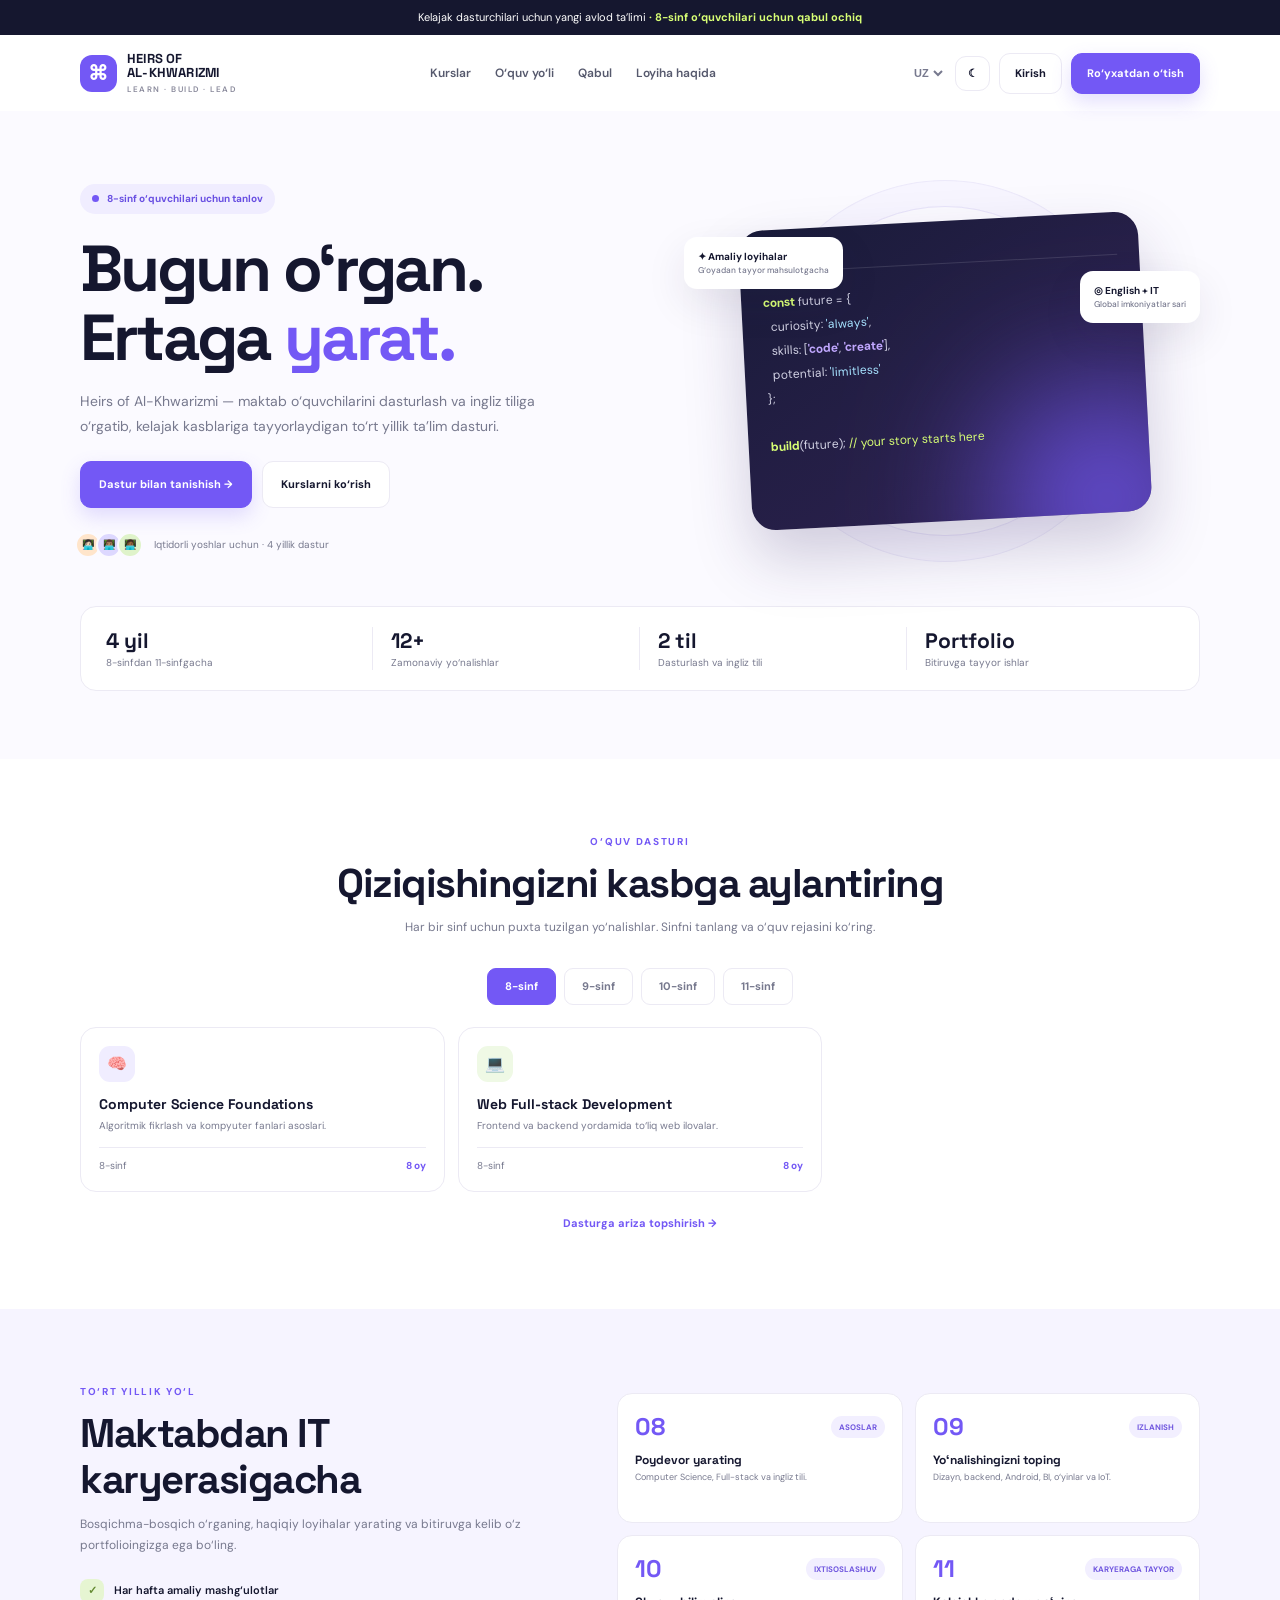
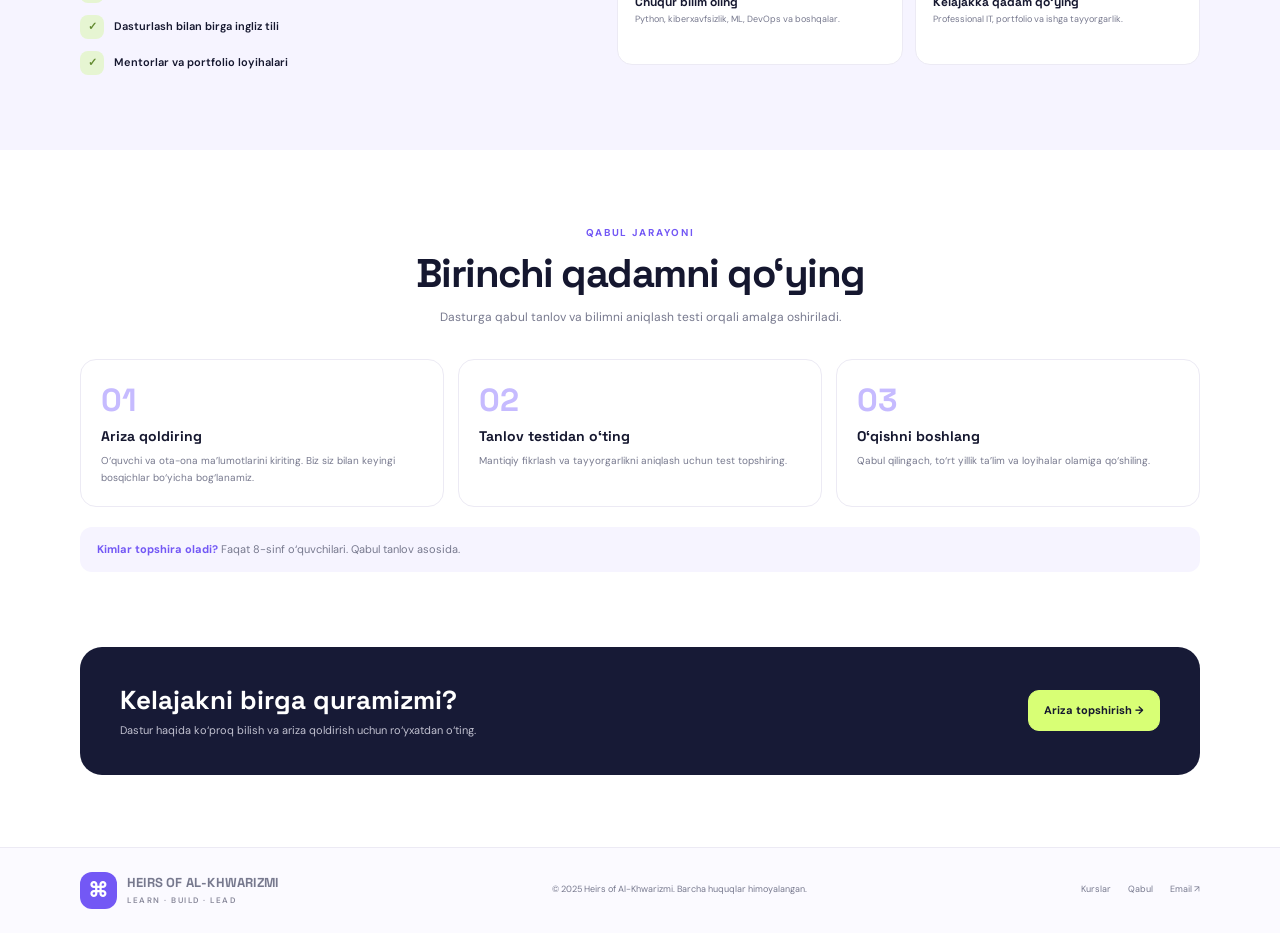
==== index.html @ 9554f708 "Initial commit" ====
<!doctype html>
<html lang="uz">
    <head>
        <meta charset="utf-8"><meta name="viewport" content="width=device-width,initial-scale=1">
        <meta name="theme-color" content="#11152b">
        <meta name="description" content="Heirs of Al-Khwarizmi — programming and English for the next generation.">
        
        <title>Heirs of Al-Khwarizmi</title>
            <link rel="stylesheet" href="css/style.css">
            <link rel="preconnect" href="https://fonts.googleapis.com">
            <link rel="preconnect" href="https://fonts.gstatic.com" crossorigin>
            <link href="https://fonts.googleapis.com/css2?family=DM+Sans:wght@400;500;600;700&family=Space+Grotesk:wght@500;600;700&display=swap" rel="stylesheet">
    </head>
    <body>
        <div class="announce" data-i18n="announcement">
            Kelajak dasturchilari uchun yangi avlod ta’limi <b>· 8-sinf o‘quvchilari uchun qabul ochiq</b>
        </div>
    
        <header>
             <div class="wrap">
                <nav class="nav">
                    <a class="brand" href="#home">
                        <span class="mark">⌘</span>
                        <span>HEIRS OF<br>AL-KHWARIZMI<small>LEARN · BUILD · LEAD</small></span>
                    </a>
                    <div class="links" id="links">
                        <a href="#programs" data-i18n="navCourses">Kurslar</a>
                        <a href="#journey" data-i18n="navJourney">O‘quv yo‘li</a>
                        <a href="#admissions" data-i18n="navAdmission">Qabul</a>
                        <a href="#about" data-i18n="navAbout">Loyiha haqida</a>
                    </div>
                    <div class="actions">
                        <select id="language" aria-label="Language">
                            <option value="uz">UZ</option>
                            <option value="ru">RU</option>
                            <option value="en">EN</option>
                        </select>
                        <button class="btn theme-toggle" id="themeToggle" type="button" aria-label="Tungi rejimga o‘tish" title="Tungi rejimga o‘tish" aria-pressed="false">☾</button>
                        <button class="btn" data-auth="login" data-i18n="login">Kirish</button>
                        <button class="btn primary" data-auth="signup" data-i18n="signup">Ro‘yxatdan o‘tish</button>
                        <button class="menu" id="menu" aria-label="Menu">☰</button>
                    </div>
                </nav>
            </div>
        </header>
        <main>
            <section class="hero" id="home">
                <div class="wrap">
                    <div class="hero-grid">
                        <div>
                            <div class="pill">
                                <i></i>
                                <span data-i18n="eyebrow">8-sinf o‘quvchilari uchun tanlov</span>
                            </div>
                            <h1 data-i18n="heroTitle">Bugun o‘rgan.<br>Ertaga <span class="accent">yarat.</span></h1>
                            <p class="hero-copy" data-i18n="heroCopy">Heirs of Al-Khwarizmi — maktab o‘quvchilarini dasturlash va ingliz tiliga o‘rgatib, kelajak kasblariga tayyorlaydigan to‘rt yillik ta’lim dasturi.</p>
                            <div class="hero-ctas">
                                <a class="btn primary" href="#admissions" data-i18n="heroCta">Dastur bilan tanishish →</a>
                                <a class="btn" href="#programs" data-i18n="explore">Kurslarni ko‘rish</a>
                            </div>
                            
                            <div class="note">
                                <div class="faces">
                                    <span>👩🏻‍💻</span>
                                    <span>👨🏽‍💻</span>
                                    <span>👩🏾‍💻</span>
                                </div>
                                <span data-i18n="heroNote">Iqtidorli yoshlar uchun · 4 yillik dastur</span>
                            </div>
                        </div>
                        <div class="art">
                            <div class="orbit"></div>
                            <div class="float one">✦ Amaliy loyihalar<small>G‘oyadan tayyor mahsulotgacha</small></div>
                            <div class="float two">◎ English + IT<small>Global imkoniyatlar sari</small></div>
                            <div class="code">
                                <div class="dots">
                                    <i></i>
                                    <i></i>
                                    <i></i>
                                </div>
                                <div class="code-lines"><b>const</b> 
                                    future = {<br>&nbsp;&nbsp;curiosity: <em>'always'</em>,<br>&nbsp;&nbsp;skills: [<strong>'code'</strong>, <strong>'create'</strong>],<br>&nbsp;&nbsp;potential: <em>'limitless'</em><br>};<br><br><b>build</b>(future); 
                                    <span style="color:#d8ff75">// your story starts here</span>
                                </div>
                            </div>
                        </div>
                    </div>
                    <div class="stats">
                        <div class="stat">
                            <strong>4 yil</strong>
                            <span data-i18n="stat1">8-sinfdan 11-sinfgacha</span>
                        </div>
                        <div class="stat">
                            <strong>12+</strong>
                            <span data-i18n="stat2">Zamonaviy yo‘nalishlar</span>
                        </div>
                        <div class="stat">
                            <strong>2 til</strong>
                            <span data-i18n="stat3">Dasturlash va ingliz tili</span>
                        </div>
                        <div class="stat">
                            <strong>Portfolio</strong>
                            <span data-i18n="stat4">Bitiruvga tayyor ishlar</span>
                        </div>
                    </div>
                </div>
            </section>

            <section class="programs" id="programs">
                <div class="wrap">
                    <div class="head">
                        <div class="kicker" data-i18n="programKicker">O‘QUV DASTURI</div>
                        <h2 data-i18n="programTitle">Qiziqishingizni kasbga aylantiring</h2>
                        <p data-i18n="programCopy">Har bir sinf uchun puxta tuzilgan yo‘nalishlar. Sinfni tanlang va o‘quv rejasini ko‘ring.</p>
                    </div>
                    <div class="tabs" role="tablist">
                        <button class="tab active" data-grade="8">8-sinf</button>
                        <button class="tab" data-grade="9">9-sinf</button>
                        <button class="tab" data-grade="10">10-sinf</button>
                        <button class="tab" data-grade="11">11-sinf</button>
                    </div>
                    <div class="courses" id="courses"></div>
                    <div class="course-action">
                        <button class="text-button" data-auth="signup" data-i18n="courseCta">Dasturga ariza topshirish →</button>
                    </div>
                </div>
            </section>
            
            <section class="journey" id="journey">
                <div class="wrap journey-grid">
                    <div class="journey-copy">
                        <div class="kicker" data-i18n="journeyKicker">TO‘RT YILLIK YO‘L</div>
                        <h2 data-i18n="journeyTitle">Maktabdan IT karyerasigacha</h2>
                        <p data-i18n="journeyCopy">Bosqichma-bosqich o‘rganing, haqiqiy loyihalar yarating va bitiruvga kelib o‘z portfolioingizga ega bo‘ling.</p>
                        <div class="points">
                            <div class="point">
                                <span class="check">✓</span>
                                <span data-i18n="point1">Har hafta amaliy mashg‘ulotlar</span>
                            </div>
                            <div class="point">
                                <span class="check">✓</span>
                                <span data-i18n="point2">Dasturlash bilan birga ingliz tili</span>
                            </div>
                            <div class="point">
                                <span class="check">✓</span>
                                <span data-i18n="point3">Mentorlar va portfolio loyihalari</span>
                            </div>
                        </div>
                    </div>
                    <div class="years">
                        <article class="year">
                            <div class="year-top">
                                <span class="year-num">08</span>
                                <span class="tag" data-i18n="foundation">ASOSLAR</span>
                            </div>
                            <h3 data-i18n="y8">Poydevor yarating</h3>
                            <p data-i18n="y8copy">Computer Science, Full-stack va ingliz tili.</p>
                        </article>
                        <article class="year">
                            <div class="year-top">
                                <span class="year-num">09</span>
                                <span class="tag" data-i18n="exploreTag">IZLANISH</span>
                            </div>
                            <h3 data-i18n="y9">Yo‘nalishingizni toping</h3>
                            <p data-i18n="y9copy">Dizayn, backend, Android, BI, o‘yinlar va IoT.</p>
                        </article>
                        <article class="year">
                            <div class="year-top">
                                <span class="year-num">10</span>
                                <span class="tag" data-i18n="specialize">IXTISOSLASHUV</span>
                            </div>
                            <h3 data-i18n="y10">Chuqur bilim oling</h3>
                            <p data-i18n="y10copy">Python, kiberxavfsizlik, ML, DevOps va boshqalar.</p>
                        </article>
                        <article class="year">
                            <div class="year-top">
                                <span class="year-num">11</span>
                                <span class="tag" data-i18n="career">KARYERAGA TAYYOR</span>
                            </div>
                            <h3 data-i18n="y11">Kelajakka qadam qo‘ying</h3>
                            <p data-i18n="y11copy">Professional IT, portfolio va ishga tayyorgarlik.</p>
                        </article>
                    </div>
                </div>
            </section>
            
            <section class="admissions" id="admissions">
                <div class="wrap">
                    <div class="head">
                        <div class="kicker" data-i18n="admissionKicker">QABUL JARAYONI</div>
                        <h2 data-i18n="admissionTitle">Birinchi qadamni qo‘ying</h2>
                        <p data-i18n="admissionCopy">Dasturga qabul tanlov va bilimni aniqlash testi orqali amalga oshiriladi.</p>
                    </div>
                    <div class="steps">
                        <article class="step">
                            <div class="step-num">01</div>
                            <h3 data-i18n="step1title">Ariza qoldiring</h3>
                            <p data-i18n="step1copy">O‘quvchi va ota-ona ma’lumotlarini kiriting. Biz siz bilan keyingi bosqichlar bo‘yicha bog‘lanamiz.</p>
                        </article>
                        <article class="step">
                            <div class="step-num">02</div>
                            <h3 data-i18n="step2title">Tanlov testidan o‘ting</h3>
                            <p data-i18n="step2copy">Mantiqiy fikrlash va tayyorgarlikni aniqlash uchun test topshiring.</p>
                        </article>
                        <article class="step">
                            <div class="step-num">03</div>
                            <h3 data-i18n="step3title">O‘qishni boshlang</h3>
                            <p data-i18n="step3copy">Qabul qilingach, to‘rt yillik ta’lim va loyihalar olamiga qo‘shiling.</p>
                        </article>
                    </div>
                    <div class="eligibility" data-i18n="eligibility">
                        <strong>Kimlar topshira oladi?</strong> Faqat 8-sinf o‘quvchilari. Qabul tanlov asosida.
                    </div>
                </div>
            </section>
            
            <section class="cta" id="about">
                <div class="wrap">
                    <div class="cta-box">
                        <div>
                            <h2 data-i18n="ctaTitle">Kelajakni birga quramizmi?</h2>
                            <p data-i18n="ctaCopy">Dastur haqida ko‘proq bilish va ariza qoldirish uchun ro‘yxatdan o‘ting.</p>
                        </div>
                        <a href="#" class="btn" data-auth="signup" data-i18n="ctaButton">Ariza topshirish →</a>
                    </div>
                </div>
            </section>
        </main>
        
        <footer class="footer">
            <div class="wrap footer-row">
                <a class="brand" href="#home">
                    <span class="mark">⌘</span>
                    <span>HEIRS OF AL-KHWARIZMI<small>LEARN · BUILD · LEAD</small></span>
                </a>
                <span data-i18n="copyright">© 2025 Heirs of Al-Khwarizmi. Barcha huquqlar himoyalangan.</span>
                <div class="footer-links">
                    <a href="#programs" data-i18n="navCourses">Kurslar</a>
                    <a href="#admissions" data-i18n="navAdmission">Qabul</a>
                    <a href="mailto:hello@heirsoalkhwarizmi.uz">Email ↗</a>
                </div>
            </div>
        </footer>
        
        <div class="backdrop" id="backdrop" role="dialog" aria-modal="true" aria-labelledby="modalTitle">
            <div class="modal">
                <button class="close" id="close" aria-label="Close">×</button>
                <div class="brand">
                    <span class="mark">⌘</span>
                    <span>HEIRS OF<br>AL-KHWARIZMI<small>LEARN · BUILD · LEAD</small></span>
                </div>
                <h2 id="modalTitle"></h2>
                <p class="sub" id="modalSub"></p>
                <form class="form" id="authForm"></form>
                <p class="message" id="message"></p>
                <p class="switch" id="switchMode"></p>
            </div>
        </div>
        <script src="js/script.js" defer></script>
    </body>
</html>
---- css/style.css ----
/* ===================== VARIABLES & RESET ===================== */
:root {
  --ink: #15172f;
  --muted: #77798e;
  --purple: #7358f5;
  --line: #eceaf4;
  --paper: #fbfaff;
  --surface: #fff;
  --soft-surface: #f6f4ff;
  --field-surface: #f3f2f8;
  --nav-link: #56596d;
  --lime: #d8ff75;
}

[data-theme="dark"] {
  color-scheme: dark;
  --ink: #f3f2ff;
  --muted: #aaa9c0;
  --line: #34354e;
  --paper: #11121f;
  --surface: #1a1b2c;
  --soft-surface: #1e1c32;
  --field-surface: #242438;
  --nav-link: #c5c4d6;
}

[data-theme="light"] {
  color-scheme: light;
}

* {
  box-sizing: border-box;
}

html {
  scroll-behavior: smooth;
}

body {
  margin: 0;
  background: var(--paper);
  color: var(--ink);
  font: 14px 'DM Sans', sans-serif;
  line-height: 1.55;
  transition: background-color .2s, color .2s;
}

button,
a {
  font: inherit;
}

a {
  color: inherit;
  text-decoration: none;
}

button {
  cursor: pointer;
}

.wrap {
  width: min(1120px, calc(100% - 40px));
  margin: auto;
}

/* ===================== ANNOUNCEMENT & HEADER ===================== */
.announce {
  background: #15172f;
  color: #fff;
  text-align: center;
  padding: 9px;
  font-size: 11px;
}

.announce b {
  color: var(--lime);
}

header {
  background: var(--surface);
}

.nav {
  height: 76px;
  display: flex;
  align-items: center;
  justify-content: space-between;
  gap: 20px;
}

.brand {
  display: flex;
  align-items: center;
  gap: 10px;
  font: 700 13px 'Space Grotesk';
  line-height: 1.1;
  letter-spacing: .2px;
}

.mark {
  width: 37px;
  height: 37px;
  border-radius: 12px;
  background: var(--purple);
  color: white;
  display: grid;
  place-items: center;
  font-size: 20px;
}

.brand small {
  display: block;
  color: #89899b;
  font: 600 8px 'DM Sans';
  letter-spacing: 1.5px;
  margin-top: 4px;
}

.links,
.actions {
  display: flex;
  align-items: center;
  gap: 24px;
}

.links a {
  font-size: 12px;
  color: var(--nav-link);
  font-weight: 600;
}

.links a:hover {
  color: var(--purple);
}

.actions {
  gap: 9px;
}

.actions select {
  border: 0;
  background: transparent;
  font-weight: 700;
  color: var(--muted);
  font-size: 11px;
}

.theme-toggle {
  width: 35px;
  height: 35px;
  padding: 0;
  font-size: 17px;
}

/* ===================== BUTTONS ===================== */
.btn {
  border: 1px solid var(--line);
  border-radius: 11px;
  background: var(--surface);
  padding: 11px 15px;
  font-size: 11px;
  font-weight: 700;
  color: var(--ink);
  display: inline-flex;
  align-items: center;
  justify-content: center;
  gap: 7px;
  transition: .18s;
}

.btn:hover {
  transform: translateY(-2px);
}

.primary {
  background: var(--purple);
  border-color: var(--purple);
  color: white;
  box-shadow: 0 8px 20px #7358f533;
}

.primary:hover {
  background: #6045e5;
}

.menu {
  display: none;
  border: 0;
  background: none;
  font-size: 22px;
  color: var(--ink);
}

/* ===================== HERO ===================== */
.hero {
  padding: 60px 0 68px;
  overflow: hidden;
}

.hero-grid {
  display: grid;
  grid-template-columns: 1.05fr .95fr;
  align-items: center;
  gap: 45px;
}

.pill {
  display: inline-flex;
  align-items: center;
  gap: 8px;
  padding: 7px 12px;
  border-radius: 30px;
  background: #f0edff;
  color: #684fe2;
  font-size: 10px;
  font-weight: 700;
}

.pill i {
  width: 7px;
  height: 7px;
  background: var(--purple);
  border-radius: 50%;
}

h1 {
  font: 700 clamp(42px, 5.4vw, 65px)/1.07 'Space Grotesk';
  letter-spacing: -3px;
  margin: 20px 0 16px;
}

.accent {
  color: var(--purple);
}

.hero-copy {
  max-width: 480px;
  color: var(--muted);
  font-size: 14px;
  line-height: 1.8;
}

.hero-ctas {
  display: flex;
  gap: 10px;
  margin-top: 22px;
  flex-wrap: wrap;
}

.hero-ctas .btn {
  padding: 14px 18px;
}

.note {
  display: flex;
  align-items: center;
  gap: 11px;
  color: var(--muted);
  font-size: 10px;
  margin-top: 24px;
}

.faces {
  display: flex;
}

.faces span {
  margin-left: -5px;
  width: 26px;
  height: 26px;
  border: 2px solid var(--paper);
  background: #ffe5cb;
  border-radius: 50%;
  display: grid;
  place-items: center;
}

.faces span:nth-child(2) {
  background: #ddd8ff;
}

.faces span:nth-child(3) {
  background: #dff3ca;
}

/* ===================== HERO ART ===================== */
.art {
  height: 400px;
  position: relative;
  display: grid;
  place-items: center;
}

.orbit {
  position: absolute;
  width: 330px;
  height: 330px;
  border: 1px solid #e8e4fa;
  border-radius: 50%;
  box-shadow: 0 0 0 25px #f7f5ff, 0 0 0 26px #ece9fa;
}

.code {
  width: min(400px, 100%);
  height: 300px;
  position: relative;
  z-index: 1;
  border-radius: 24px;
  padding: 22px;
  background: linear-gradient(145deg, #191b39, #302253);
  color: #d2d2e4;
  box-shadow: 0 30px 60px #30245b35;
  transform: rotate(-3deg);
  font: 12px/2 'DM Sans';
  overflow: hidden;
}

.code:after {
  content: '';
  position: absolute;
  right: -60px;
  bottom: -90px;
  width: 210px;
  height: 210px;
  background: var(--purple);
  filter: blur(75px);
  border-radius: 50%;
}

.dots {
  display: flex;
  gap: 6px;
  border-bottom: 1px solid #ffffff20;
  padding-bottom: 13px;
  margin-bottom: 18px;
  position: relative;
  z-index: 1;
}

.dots i {
  width: 7px;
  height: 7px;
  border-radius: 50%;
  background: #ff728c;
}

.dots i:nth-child(2) {
  background: #ffc95e;
}

.dots i:nth-child(3) {
  background: #78dfa9;
}

.code-lines {
  position: relative;
  z-index: 1;
}

.code b {
  color: var(--lime);
}

.code em {
  font-style: normal;
  color: #a6e2ff;
}

.code strong {
  color: #c1a8ff;
}

.float {
  position: absolute;
  z-index: 2;
  background: var(--surface);
  border-radius: 13px;
  padding: 12px 14px;
  box-shadow: 0 15px 40px #29204b18;
  font-size: 10px;
  font-weight: 700;
}

.float small {
  display: block;
  color: var(--muted);
  font-weight: 500;
}

.float.one {
  left: -5px;
  top: 66px;
}

.float.two {
  right: 0;
  top: 100px;
}

/* ===================== STATS ===================== */
.stats {
  display: grid;
  grid-template-columns: repeat(4, 1fr);
  background: var(--surface);
  border: 1px solid var(--line);
  border-radius: 16px;
  padding: 20px 25px;
  margin-top: 35px;
}

.stat {
  padding: 0 18px;
  border-right: 1px solid var(--line);
}

.stat:first-child {
  padding-left: 0;
}

.stat:last-child {
  border: 0;
}

.stat strong {
  font: 700 21px 'Space Grotesk';
}

.stat span {
  display: block;
  font-size: 10px;
  color: var(--muted);
}

/* ===================== SECTIONS ===================== */
section {
  padding: 75px 0;
}

.programs,
.admissions {
  background: var(--surface);
}

.head {
  text-align: center;
  max-width: 620px;
  margin: 0 auto 32px;
}

.kicker {
  color: var(--purple);
  font-size: 10px;
  font-weight: 700;
  letter-spacing: 1.7px;
}

.head h2,
.journey h2 {
  font: 700 clamp(29px, 4vw, 40px)/1.15 'Space Grotesk';
  letter-spacing: -1.5px;
  margin: 11px 0;
}

.head p,
.journey-copy p {
  font-size: 12px;
  color: var(--muted);
  margin: 0;
}

/* ===================== PROGRAMS / COURSES ===================== */
.tabs {
  display: flex;
  justify-content: center;
  gap: 8px;
  flex-wrap: wrap;
  margin-bottom: 22px;
}

.tab {
  border: 1px solid var(--line);
  background: var(--surface);
  border-radius: 9px;
  padding: 9px 17px;
  color: var(--muted);
  font-size: 11px;
  font-weight: 700;
}

.tab.active {
  background: var(--purple);
  border-color: var(--purple);
  color: white;
}

.courses {
  display: grid;
  grid-template-columns: repeat(3, 1fr);
  gap: 13px;
}

.course {
  border: 1px solid var(--line);
  border-radius: 16px;
  padding: 18px;
  background: var(--surface);
  transition: .2s;
}

.course:hover {
  transform: translateY(-3px);
  box-shadow: 0 16px 40px #24185b12;
  border-color: #d8d0ff;
}

.icon {
  width: 36px;
  height: 36px;
  background: #f0edff;
  border-radius: 11px;
  display: grid;
  place-items: center;
  margin-bottom: 13px;
  font-size: 16px;
}

.course:nth-child(3n+2) .icon {
  background: #eff9e5;
}

.course:nth-child(3n) .icon {
  background: #fff0e8;
}

.course h3 {
  font: 700 14px 'Space Grotesk';
  margin: 0 0 5px;
}

.course p {
  font-size: 10px;
  color: var(--muted);
  margin: 0;
}

.meta {
  border-top: 1px solid var(--line);
  padding-top: 10px;
  margin-top: 13px;
  display: flex;
  justify-content: space-between;
  font-size: 10px;
  color: var(--muted);
}

.meta b {
  color: var(--purple);
}

.course-action {
  text-align: center;
  margin-top: 20px;
}

.text-button {
  border: 0;
  background: none;
  color: var(--purple);
  font-size: 11px;
  font-weight: 700;
}

/* ===================== JOURNEY ===================== */
.journey {
  background: var(--soft-surface);
}

.journey-grid {
  display: grid;
  grid-template-columns: .9fr 1.1fr;
  align-items: center;
  gap: 60px;
}

.journey-copy p {
  line-height: 1.8;
  margin-top: 10px;
}

.points {
  display: grid;
  gap: 12px;
  margin-top: 22px;
  font-size: 11px;
  font-weight: 600;
}

.point {
  display: flex;
  align-items: center;
  gap: 10px;
}

.check {
  width: 24px;
  height: 24px;
  background: #e6f5d2;
  border-radius: 8px;
  display: grid;
  place-items: center;
  color: #638a30;
}

.years {
  display: grid;
  grid-template-columns: repeat(2, 1fr);
  gap: 12px;
}

.year {
  background: var(--surface);
  border: 1px solid var(--line);
  padding: 17px;
  border-radius: 15px;
  min-height: 130px;
}

.year-top {
  display: flex;
  justify-content: space-between;
  align-items: center;
}

.year-num {
  font: 700 24px 'Space Grotesk';
  color: var(--purple);
}

.tag {
  font-size: 8px;
  font-weight: 700;
  color: #7057df;
  background: #f2efff;
  border-radius: 20px;
  padding: 5px 8px;
}

.year h3 {
  font: 700 12px 'Space Grotesk';
  margin: 10px 0 3px;
}

.year p {
  margin: 0;
  color: var(--muted);
  font-size: 9px;
}

/* ===================== ADMISSIONS ===================== */
.steps {
  display: grid;
  grid-template-columns: repeat(3, 1fr);
  gap: 14px;
}

.step {
  border: 1px solid var(--line);
  border-radius: 16px;
  padding: 20px;
}

.step-num {
  font: 700 32px 'Space Grotesk';
  color: #c6bbff;
}

.step h3 {
  font: 700 14px 'Space Grotesk';
  margin: 7px 0;
}

.step p {
  font-size: 10px;
  color: var(--muted);
  line-height: 1.7;
  margin: 0;
}

.eligibility {
  background: var(--soft-surface);
  color: var(--muted);
  border-radius: 12px;
  padding: 14px 17px;
  margin-top: 20px;
  font-size: 11px;
}

.eligibility strong {
  color: var(--purple);
}

/* ===================== CTA ===================== */
.cta {
  padding: 0 0 72px;
  background: var(--surface);
}

.cta-box {
  background: #171a36;
  border-radius: 22px;
  padding: 36px 40px;
  color: white;
  display: flex;
  justify-content: space-between;
  align-items: center;
  gap: 20px;
}

.cta h2 {
  font: 700 26px 'Space Grotesk';
  margin: 0 0 5px;
}

.cta p {
  color: #c1c1d0;
  font-size: 11px;
  margin: 0;
}

.cta .btn {
  background: var(--lime);
  border-color: var(--lime);
  color: var(--ink);
  position: relative;
}

/* ===================== FOOTER ===================== */
.footer {
  border-top: 1px solid var(--line);
  padding: 24px 0;
  color: var(--muted);
  font-size: 9px;
}

.footer-row {
  display: flex;
  justify-content: space-between;
  align-items: center;
  gap: 15px;
}

.footer-links {
  display: flex;
  gap: 17px;
}

/* ===================== MODAL ===================== */
.backdrop {
  position: fixed;
  inset: 0;
  background: #11152bc2;
  display: none;
  align-items: center;
  justify-content: center;
  padding: 18px;
  z-index: 9;
  backdrop-filter: blur(5px);
}

.backdrop.open {
  display: flex;
}

.modal {
  position: relative;
  background: var(--surface);
  width: min(420px, 100%);
  border-radius: 21px;
  padding: 28px;
  box-shadow: 0 25px 80px #07091c66;
  animation: appear .18s ease-out;
}

@keyframes appear {
  from {
    transform: translateY(10px);
    opacity: 0;
  }

  to {
    transform: none;
    opacity: 1;
  }
}

.close {
  position: absolute;
  right: 15px;
  top: 15px;
  width: 30px;
  height: 30px;
  border: 0;
  border-radius: 9px;
  background: var(--field-surface);
  color: var(--ink);
  font-size: 18px;
}

.modal .brand {
  margin-bottom: 18px;
}

.modal h2 {
  font: 700 23px 'Space Grotesk';
  margin: 0 0 4px;
}

.sub {
  color: var(--muted);
  font-size: 11px;
  margin: 0 0 18px;
}

.form {
  display: grid;
  gap: 11px;
}

.form label {
  font-size: 10px;
  font-weight: 700;
  color: var(--muted);
}

.form input,
.form select {
  display: block;
  width: 100%;
  margin-top: 5px;
  padding: 11px;
  border: 1px solid var(--line);
  border-radius: 9px;
  background: var(--surface);
  color: var(--ink);
  font: 11px 'DM Sans';
  outline: none;
}

.form input:focus,
.form select:focus {
  border-color: var(--purple);
  box-shadow: 0 0 0 3px #7358f51a;
}

.submit {
  width: 100%;
  padding: 12px;
}

.switch {
  text-align: center;
  font-size: 10px;
  color: var(--muted);
  margin: 14px 0 0;
}

.switch button {
  border: 0;
  background: none;
  color: var(--purple);
  font-weight: 700;
}

.message {
  text-align: center;
  color: #467b2d;
  font-size: 10px;
  min-height: 15px;
  margin: 8px 0 0;
}

/* ===================== RESPONSIVE: max 800px ===================== */
@media (max-width: 800px) {
  .hero-grid {
    gap: 20px;
  }

  .art {
    height: 340px;
  }

  .orbit {
    width: 270px;
    height: 270px;
  }

  .journey-grid {
    gap: 30px;
  }

  .links {
    gap: 13px;
  }
}

/* ===================== RESPONSIVE: max 650px ===================== */
@media (max-width: 650px) {
  .wrap {
    width: calc(100% - 32px);
  }

  .nav {
    height: 66px;
  }

  .links {
    display: none;
    position: absolute;
    z-index: 4;
    top: 104px;
    left: 16px;
    right: 16px;
    padding: 17px;
    background: var(--surface);
    border: 1px solid var(--line);
    border-radius: 14px;
    box-shadow: 0 15px 35px #29204b18;
    flex-direction: column;
    align-items: flex-start;
  }

  .links.show {
    display: flex;
  }

  .menu {
    display: block;
  }

  .actions {
    gap: 5px;
  }

  .actions .btn {
    padding: 9px 10px;
    font-size: 10px;
  }

  .actions .theme-toggle {
    min-width: 34px;
    padding: 0;
    font-size: 16px;
  }

  .hero {
    padding: 38px 0 52px;
  }

  .hero-grid {
    grid-template-columns: 1fr;
    gap: 7px;
  }

  h1 {
    font-size: 46px;
  }

  .art {
    height: 320px;
    margin: 0 8px;
  }

  .code {
    height: 275px;
  }

  .stats {
    grid-template-columns: repeat(2, 1fr);
    gap: 15px;
    padding: 17px;
    margin-top: 20px;
  }

  .stat {
    border: 0;
    padding: 0 10px;
  }

  .stat:nth-child(odd) {
    padding-left: 0;
  }

  .stat strong {
    font-size: 19px;
  }

  section {
    padding: 58px 0;
  }

  .courses {
    grid-template-columns: repeat(2, 1fr);
    gap: 9px;
  }

  .course {
    padding: 14px;
  }

  .course h3 {
    font-size: 12px;
  }

  .journey-grid {
    grid-template-columns: 1fr;
    gap: 25px;
  }

  .steps {
    grid-template-columns: 1fr;
  }

  .step {
    padding: 15px;
  }

  .step-num {
    font-size: 27px;
  }

  .cta {
    padding-bottom: 55px;
  }

  .cta-box {
    align-items: flex-start;
    flex-direction: column;
    padding: 26px 21px;
  }

  .footer-row {
    flex-wrap: wrap;
  }

  .footer-links {
    width: 100%;
    order: 3;
  }
}

/* ===================== RESPONSIVE: max 390px ===================== */
@media (max-width: 390px) {
  .brand {
    font-size: 11px;
  }

  .mark {
    width: 33px;
    height: 33px;
  }

  .actions .btn {
    font-size: 9px;
    padding: 8px;
  }

  .courses {
    grid-template-columns: 1fr;
  }

  .float.two {
    right: -5px;
  }
}
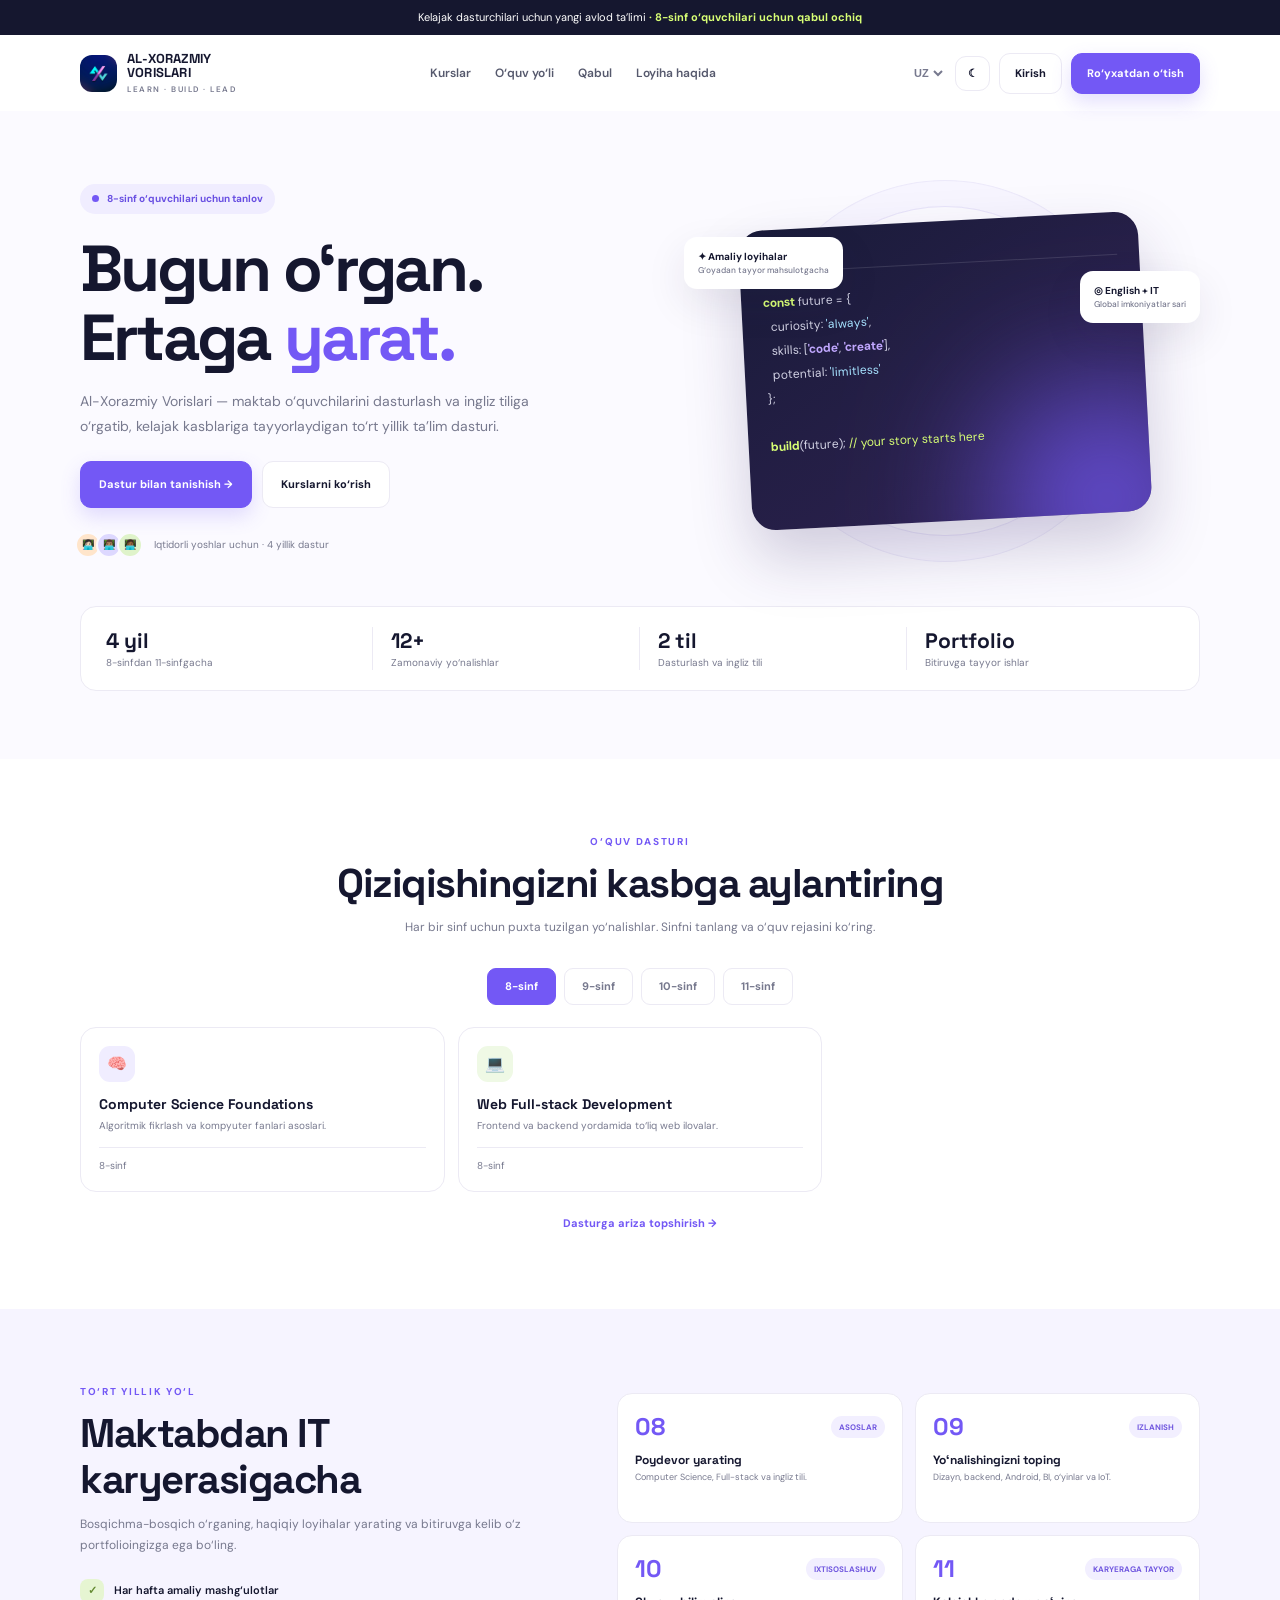
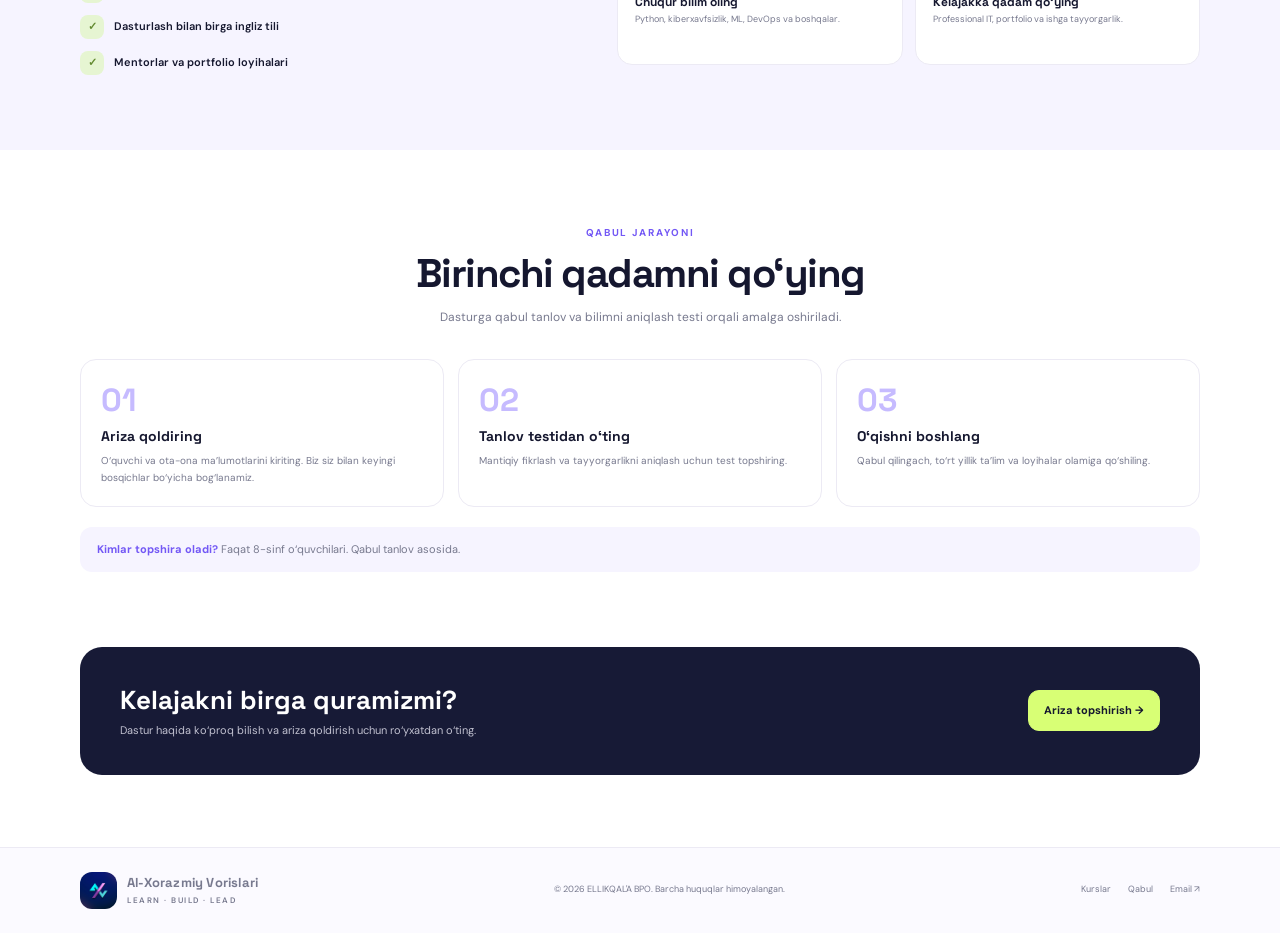
==== commit 4e4d6c1e: "Logotip to'g'irlandi va kamchiliklar bartaraf qilindi." ====
--- a/index.html
+++ b/index.html
@@ -3,9 +3,9 @@
     <head>
         <meta charset="utf-8"><meta name="viewport" content="width=device-width,initial-scale=1">
         <meta name="theme-color" content="#11152b">
-        <meta name="description" content="Heirs of Al-Khwarizmi — programming and English for the next generation.">
+        <meta name="description" content="Al-Xorazmiy Vorislari — programming and English for the next generation.">
         
-        <title>Heirs of Al-Khwarizmi</title>
+        <title>Al-Xorazmiy Vorislari</title>
             <link rel="stylesheet" href="css/style.css">
             <link rel="preconnect" href="https://fonts.googleapis.com">
             <link rel="preconnect" href="https://fonts.gstatic.com" crossorigin>
@@ -20,8 +20,8 @@
              <div class="wrap">
                 <nav class="nav">
                     <a class="brand" href="#home">
-                        <span class="mark">⌘</span>
-                        <span>HEIRS OF<br>AL-KHWARIZMI<small>LEARN · BUILD · LEAD</small></span>
+                        <img class="brand-logo" src="images/AL-XORAZMIY VORISLARI LOGO.jpeg" alt="Al-Xorazmiy Vorislari logotipi">
+                        <span>AL-XORAZMIY<br>VORISLARI<small>LEARN · BUILD · LEAD</small></span>
                     </a>
                     <div class="links" id="links">
                         <a href="#programs" data-i18n="navCourses">Kurslar</a>
@@ -53,7 +53,7 @@
                                 <span data-i18n="eyebrow">8-sinf o‘quvchilari uchun tanlov</span>
                             </div>
                             <h1 data-i18n="heroTitle">Bugun o‘rgan.<br>Ertaga <span class="accent">yarat.</span></h1>
-                            <p class="hero-copy" data-i18n="heroCopy">Heirs of Al-Khwarizmi — maktab o‘quvchilarini dasturlash va ingliz tiliga o‘rgatib, kelajak kasblariga tayyorlaydigan to‘rt yillik ta’lim dasturi.</p>
+                            <p class="hero-copy" data-i18n="heroCopy">Al-Xorazmiy Vorislari — maktab o‘quvchilarini dasturlash va ingliz tiliga o‘rgatib, kelajak kasblariga tayyorlaydigan to‘rt yillik ta’lim dasturi.</p>
                             <div class="hero-ctas">
                                 <a class="btn primary" href="#admissions" data-i18n="heroCta">Dastur bilan tanishish →</a>
                                 <a class="btn" href="#programs" data-i18n="explore">Kurslarni ko‘rish</a>
@@ -230,10 +230,10 @@
         <footer class="footer">
             <div class="wrap footer-row">
                 <a class="brand" href="#home">
-                    <span class="mark">⌘</span>
-                    <span>HEIRS OF AL-KHWARIZMI<small>LEARN · BUILD · LEAD</small></span>
+                    <img class="brand-logo" src="images/AL-XORAZMIY VORISLARI LOGO.jpeg" alt="Al-Xorazmiy Vorislari logotipi">
+                    <span>Al-Xorazmiy Vorislari<small>LEARN · BUILD · LEAD</small></span>
                 </a>
-                <span data-i18n="copyright">© 2025 Heirs of Al-Khwarizmi. Barcha huquqlar himoyalangan.</span>
+                <span data-i18n="copyright">© 2026 ELLIKQAL'A BPO. Barcha huquqlar himoyalangan.</span>
                 <div class="footer-links">
                     <a href="#programs" data-i18n="navCourses">Kurslar</a>
                     <a href="#admissions" data-i18n="navAdmission">Qabul</a>
@@ -246,8 +246,8 @@
             <div class="modal">
                 <button class="close" id="close" aria-label="Close">×</button>
                 <div class="brand">
-                    <span class="mark">⌘</span>
-                    <span>HEIRS OF<br>AL-KHWARIZMI<small>LEARN · BUILD · LEAD</small></span>
+                    <img class="brand-logo" src="images/AL-XORAZMIY VORISLARI LOGO.jpeg" alt="Al-Xorazmiy Vorislari logotipi">
+                    <span>AL-XORAZMIY<br>VORISLARI<small>LEARN · BUILD · LEAD</small></span>
                 </div>
                 <h2 id="modalTitle"></h2>
                 <p class="sub" id="modalSub"></p>
--- a/css/style.css
+++ b/css/style.css
@@ -98,20 +98,18 @@
   letter-spacing: .2px;
 }
 
-.mark {
+.brand-logo {
+  display: block;
   width: 37px;
   height: 37px;
+  flex: 0 0 auto;
+  object-fit: cover;
   border-radius: 12px;
-  background: var(--purple);
-  color: white;
-  display: grid;
-  place-items: center;
-  font-size: 20px;
 }
 
 .brand small {
   display: block;
-  color: #89899b;
+  color: var(--muted);
   font: 600 8px 'DM Sans';
   letter-spacing: 1.5px;
   margin-top: 4px;
@@ -731,7 +729,7 @@
 .cta .btn {
   background: var(--lime);
   border-color: var(--lime);
-  color: var(--ink);
+  color: #15172f;
   position: relative;
 }
 
@@ -1049,20 +1047,39 @@
   }
 }
 
-/* ===================== RESPONSIVE: max 390px ===================== */
-@media (max-width: 390px) {
+/* ===================== RESPONSIVE: max 420px ===================== */
+@media (max-width: 420px) {
+  .nav {
+    gap: 8px;
+  }
+
   .brand {
-    font-size: 11px;
-  }
-
-  .mark {
-    width: 33px;
-    height: 33px;
+    gap: 7px;
+    font-size: 10px;
+  }
+
+  .brand-logo {
+    width: 30px;
+    height: 30px;
+  }
+
+  .actions {
+    gap: 3px;
   }
 
   .actions .btn {
-    font-size: 9px;
-    padding: 8px;
+    font-size: 8px;
+    padding: 6px 4px;
+  }
+
+  .actions .theme-toggle {
+    width: 30px;
+    min-width: 30px;
+    padding: 0;
+  }
+
+  .menu {
+    font-size: 20px;
   }
 
   .courses {
